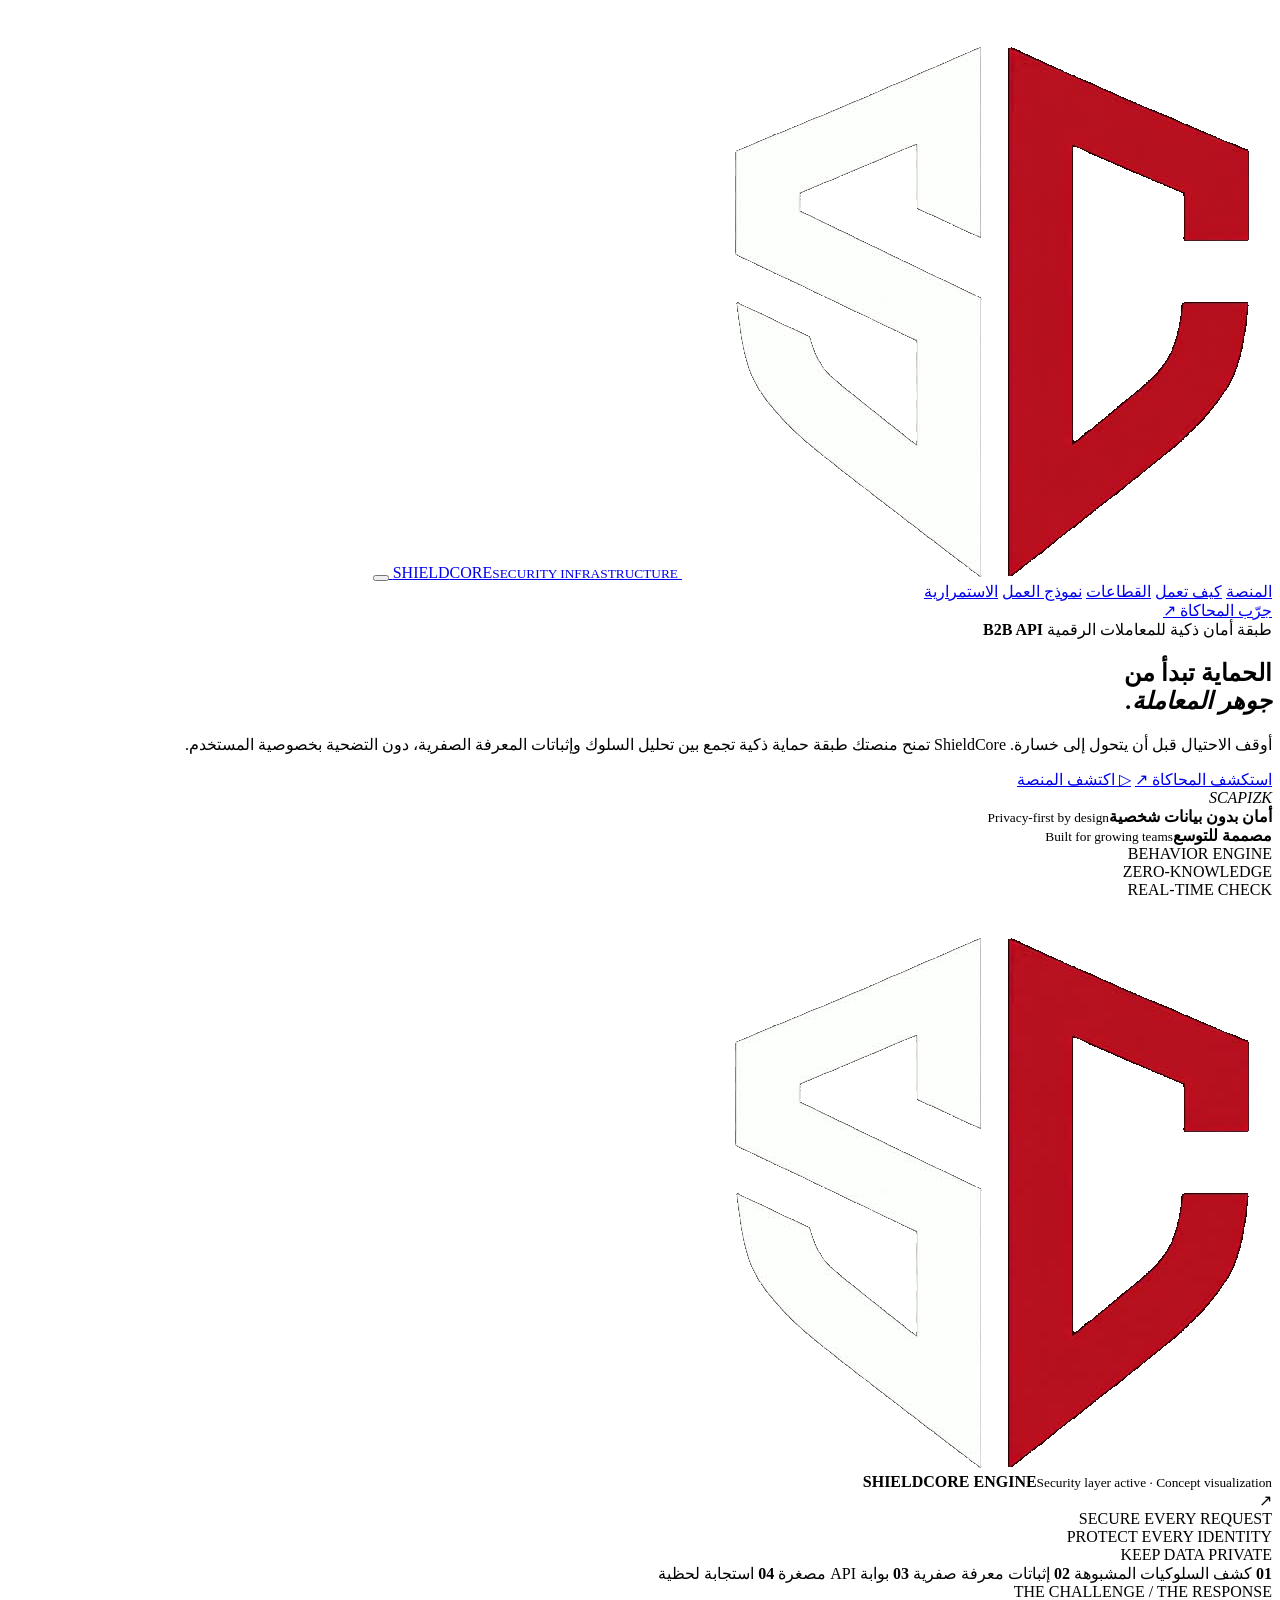
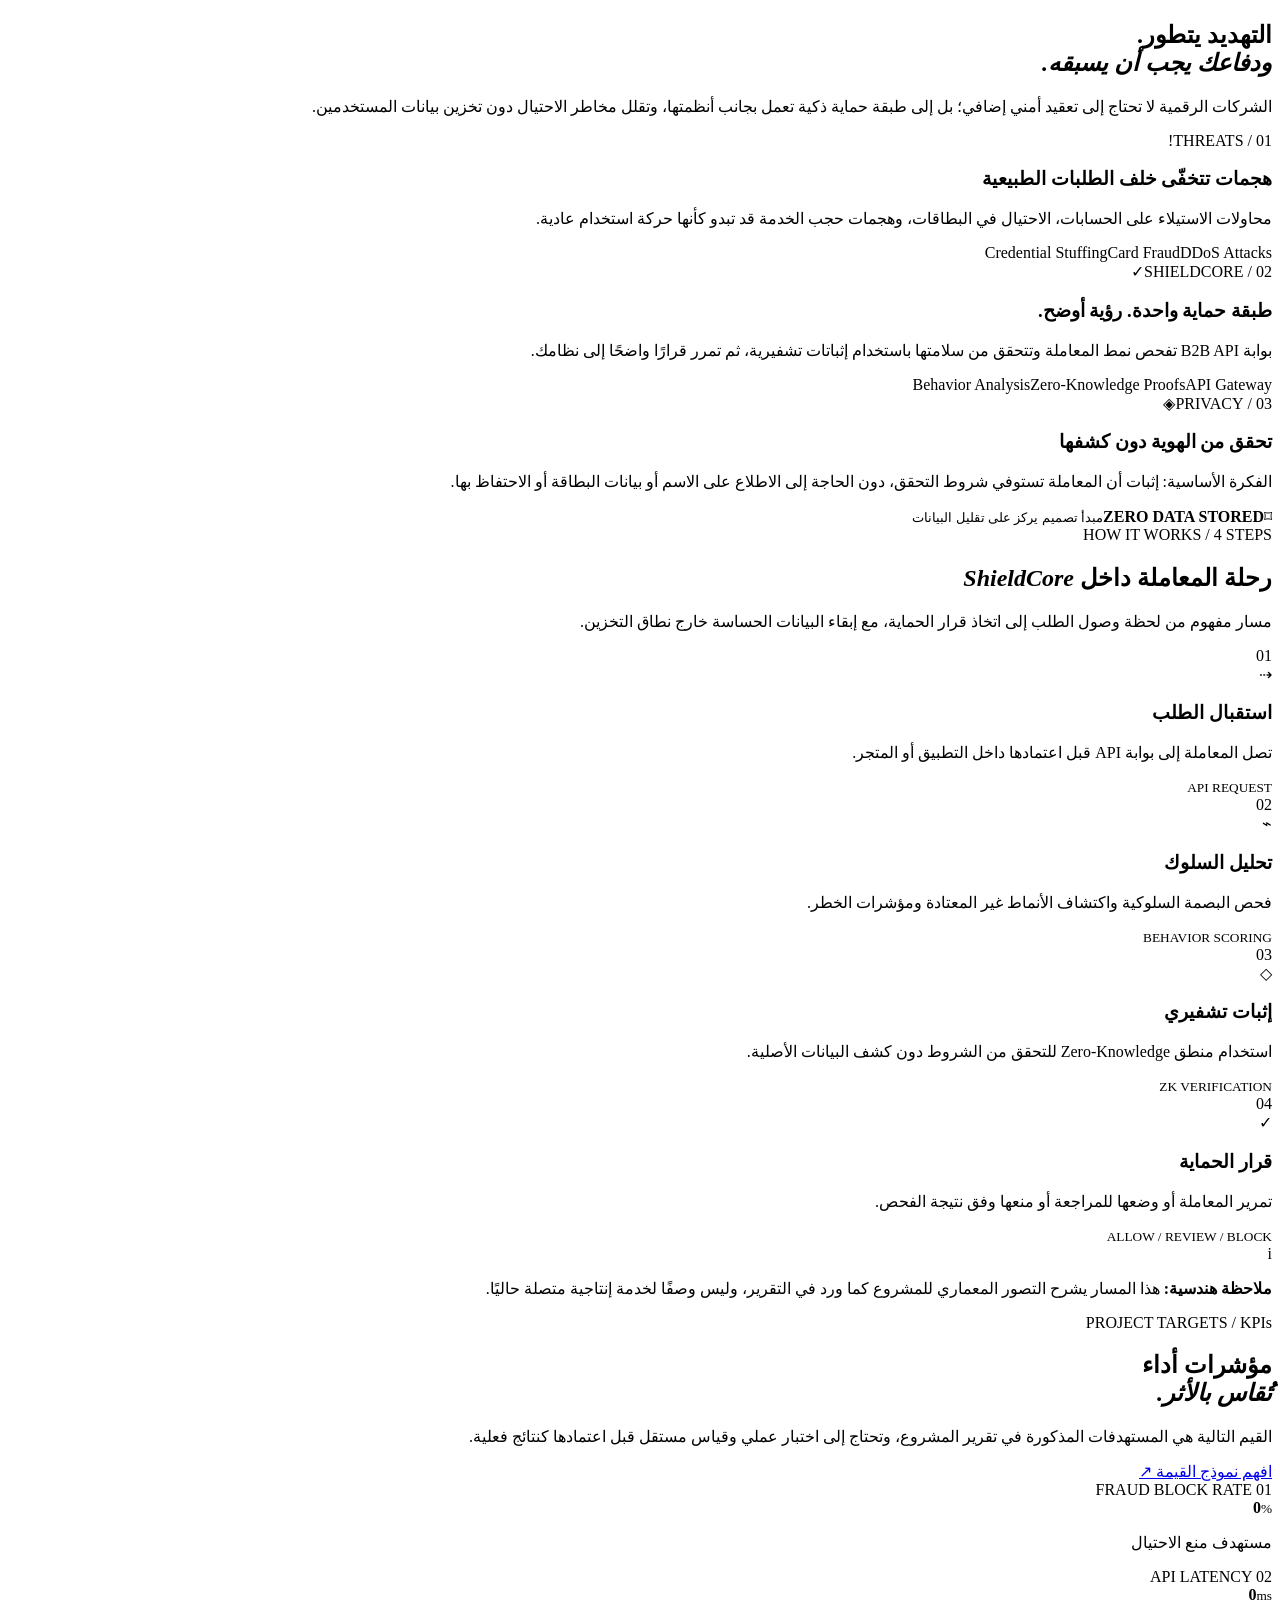
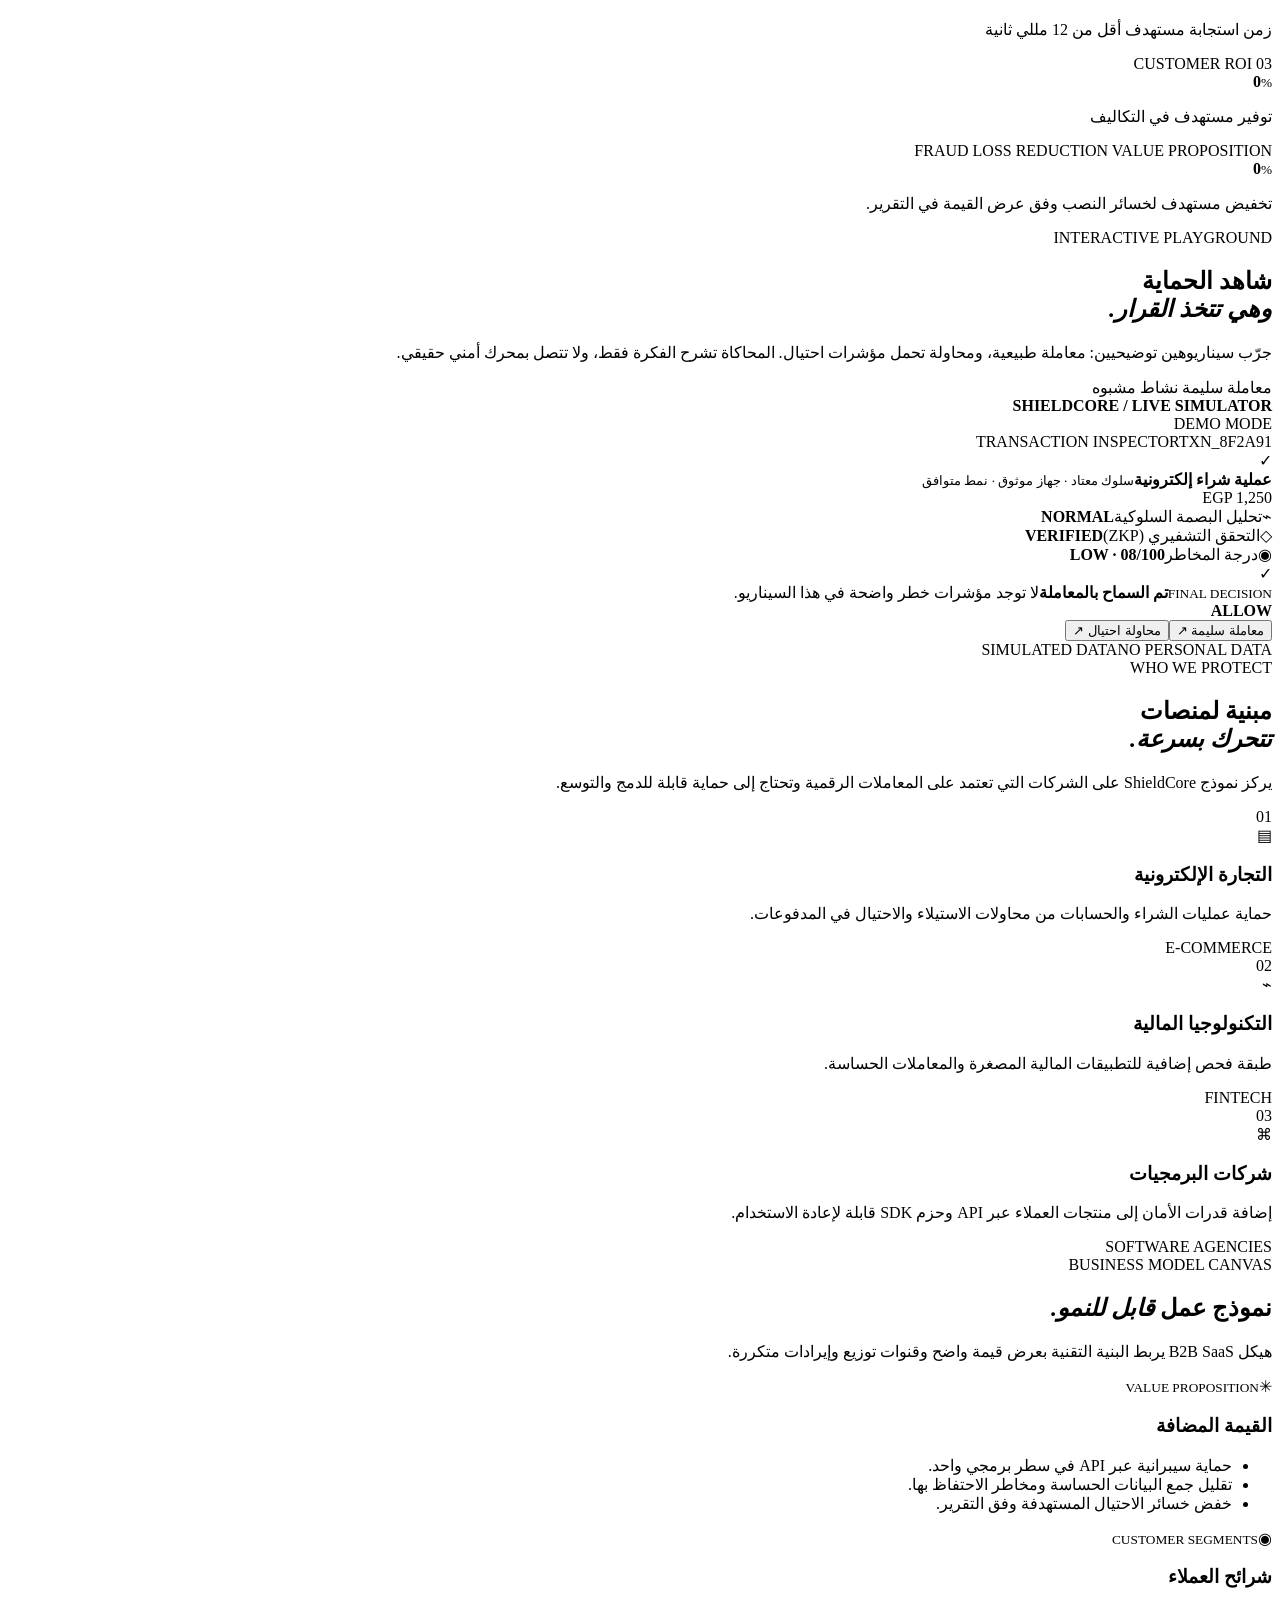
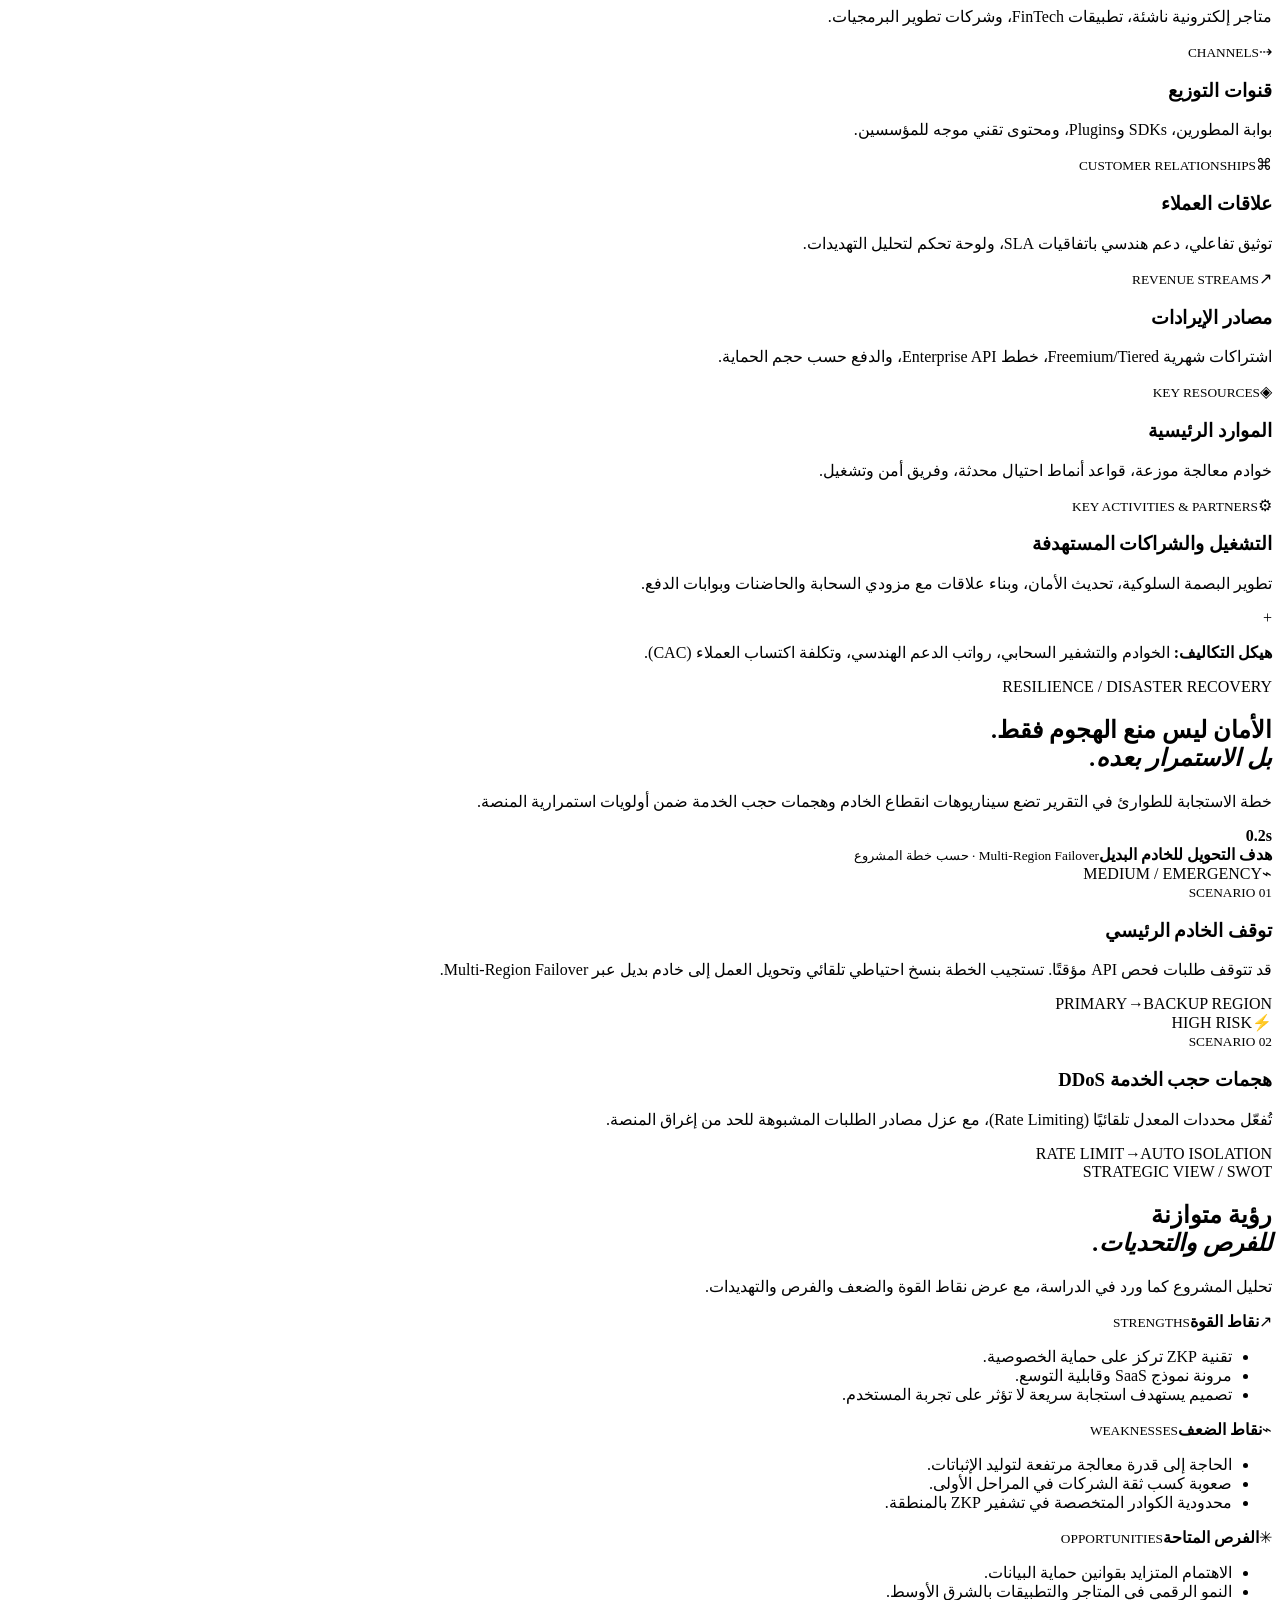
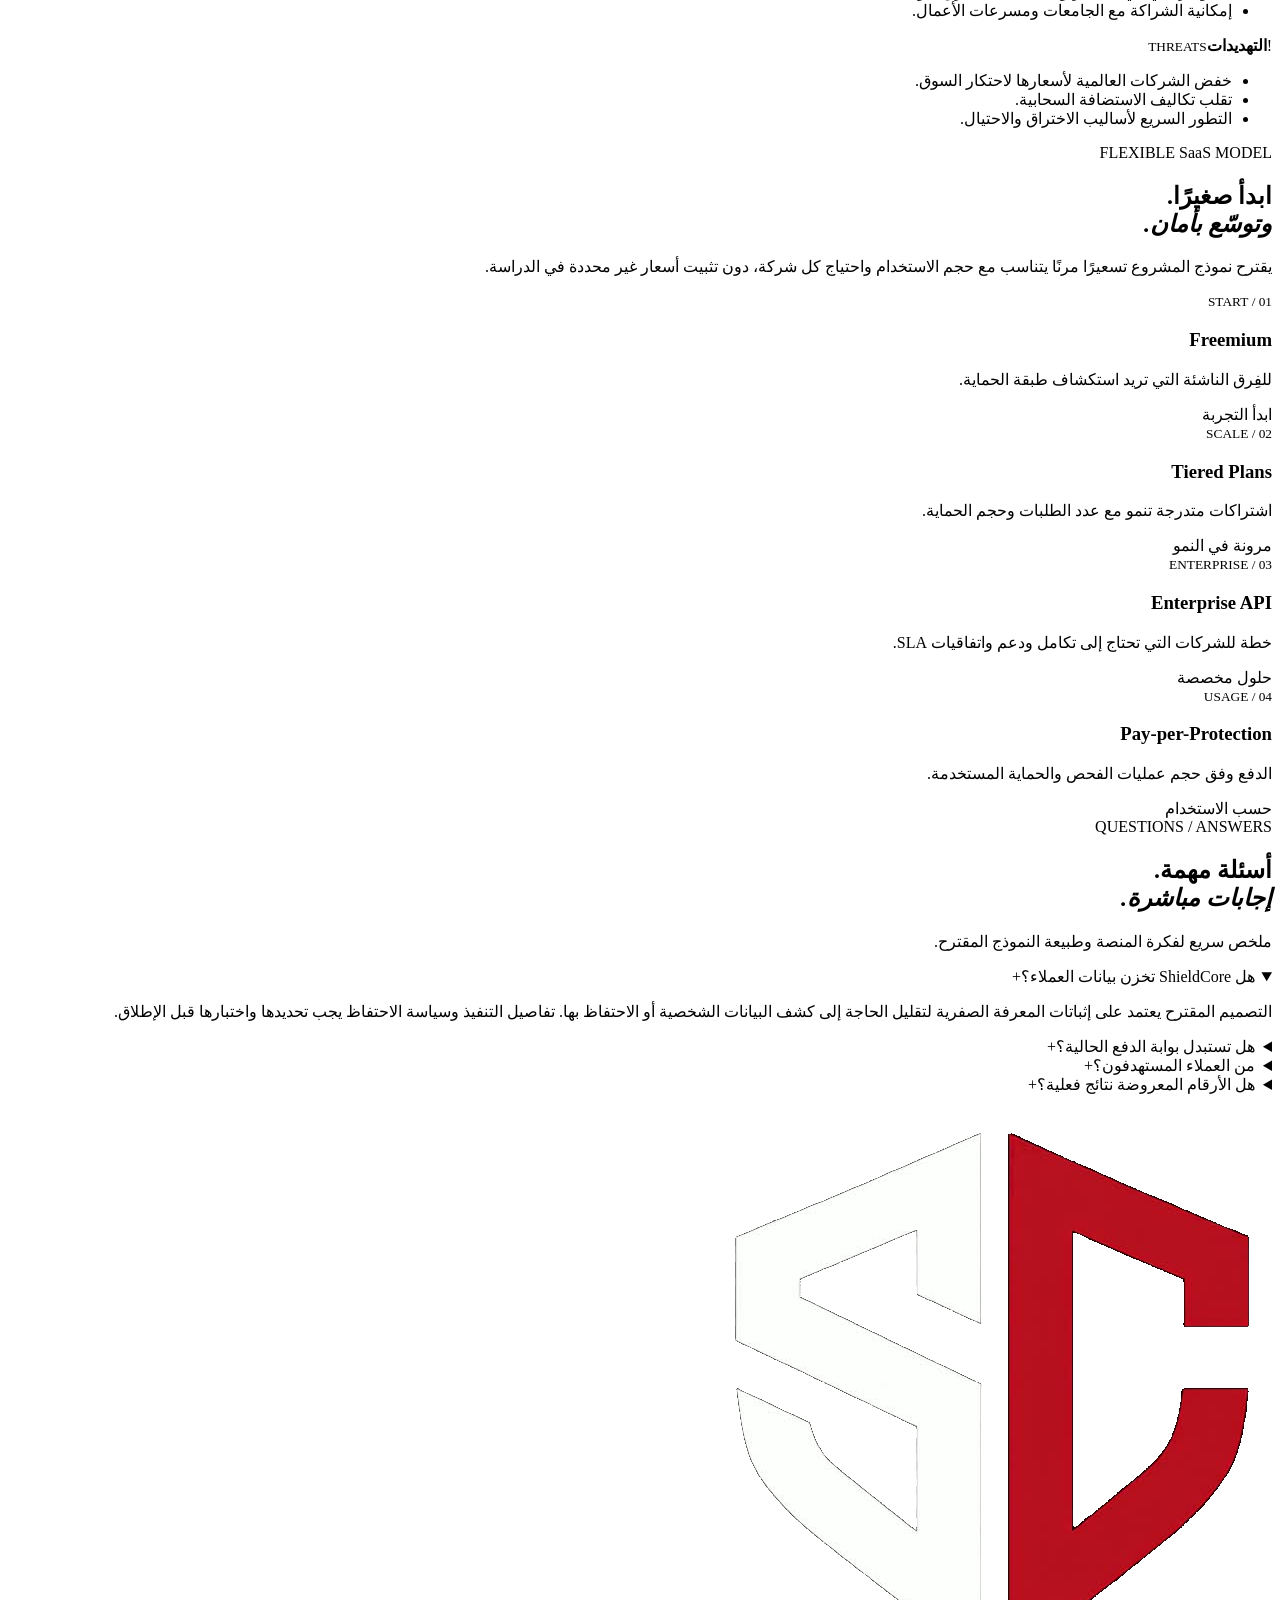
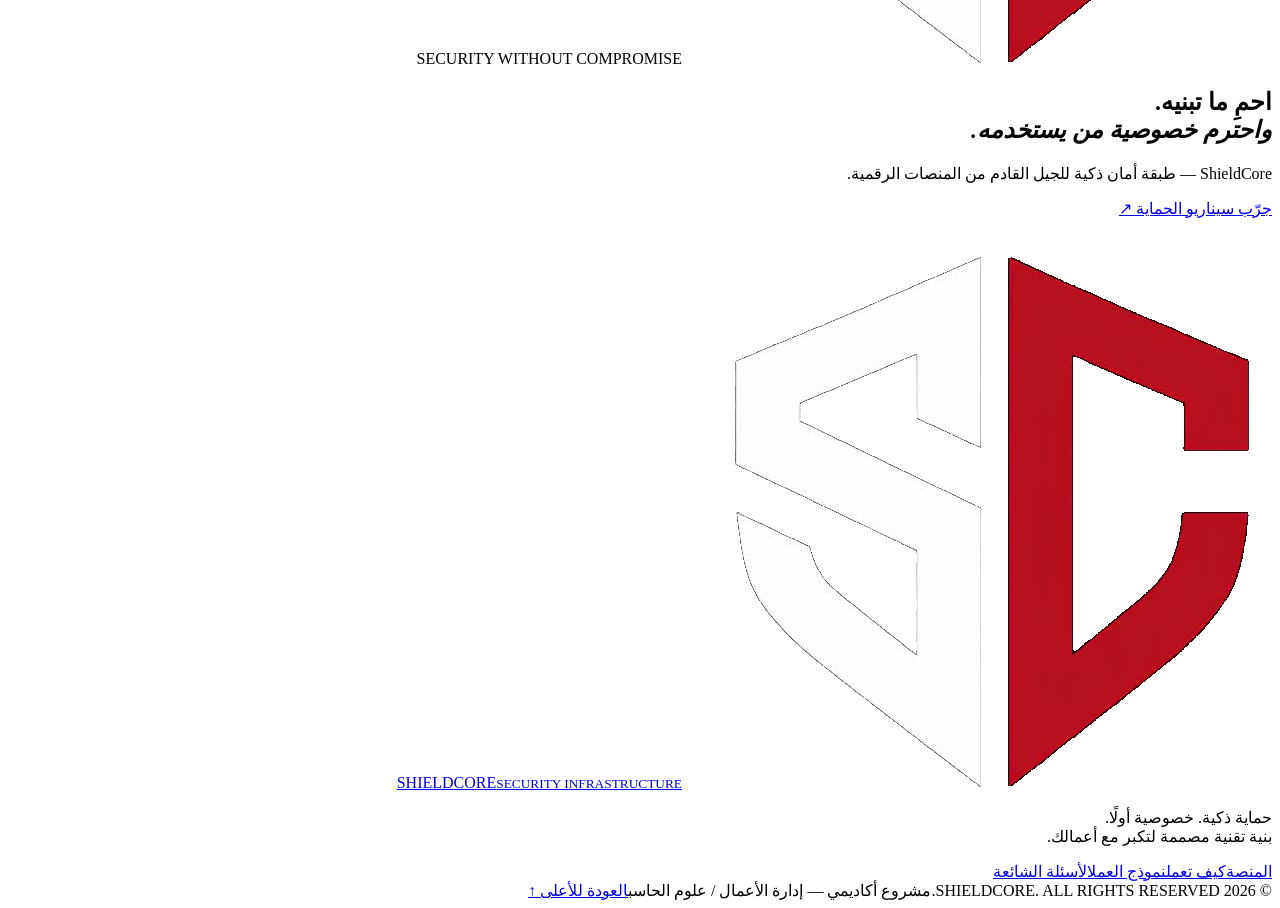
==== website/landing-page/index.html @ 2bcea973 "Add animated ShieldCore landing page" ====
<!doctype html>
<html lang="ar" dir="rtl">
<head>
  <meta charset="utf-8">
  <meta name="viewport" content="width=device-width, initial-scale=1">
  <meta name="theme-color" content="#07090d">
  <meta name="description" content="ShieldCore — بوابة API ذكية لمكافحة الاحتيال الرقمي، وتحليل السلوكيات المشبوهة، وحماية الخصوصية بإثباتات المعرفة الصفرية.">
  <meta property="og:title" content="ShieldCore | الحماية تبدأ من جوهر المعاملة">
  <meta property="og:description" content="أمان لحظي للمعاملات الرقمية. خصوصية بلا تنازل. بنية B2B API Gateway مصممة للشركات الناشئة والمنصات الرقمية.">
  <meta property="og:type" content="website">
  <title>ShieldCore | الحماية تبدأ من جوهر المعاملة</title>
  <link rel="icon" type="image/png" href="../assets/shieldcore-mark.png">
  <link rel="preconnect" href="https://fonts.googleapis.com">
  <link rel="preconnect" href="https://fonts.gstatic.com" crossorigin>
  <link href="https://fonts.googleapis.com/css2?family=Cairo:wght@400;500;600;700;800;900&family=Inter:wght@400;500;600;700;800&display=swap" rel="stylesheet">
  
</head>
<body>
  <div class="page-noise" aria-hidden="true"></div>
  <div class="scroll-progress" id="scrollProgress" aria-hidden="true"></div>

  <header class="site-header" id="top">
    <div class="container nav-wrap">
      <a class="brand" href="#top" aria-label="ShieldCore - الصفحة الرئيسية">
        <img src="../assets/shieldcore-mark.png" alt="" class="brand-mark">
        <span class="brand-word">SHIELD<span>CORE</span><small>SECURITY INFRASTRUCTURE</small></span>
      </a>
      <button class="menu-toggle" id="menuToggle" aria-label="فتح القائمة" aria-expanded="false"><span></span><span></span></button>
      <nav class="main-nav" id="mainNav" aria-label="التنقل الرئيسي">
        <a href="#platform">المنصة</a>
        <a href="#how">كيف تعمل</a>
        <a href="#industries">القطاعات</a>
        <a href="#business">نموذج العمل</a>
        <a href="#resilience">الاستمرارية</a>
      </nav>
      <a class="nav-cta" href="#demo">جرّب المحاكاة <span>↗</span></a>
    </div>
  </header>

  <main>
    <section class="hero section-shell" id="hero">
      <div class="hero-grid"></div>
      <div class="hero-glow glow-one"></div><div class="hero-glow glow-two"></div>
      <div class="container hero-layout">
        <div class="hero-copy reveal">
          <div class="eyebrow"><span class="pulse-dot"></span> طبقة أمان ذكية للمعاملات الرقمية <b>B2B API</b></div>
          <h1>الحماية تبدأ من<br><em>جوهر المعاملة.</em></h1>
          <p class="hero-lead">أوقف الاحتيال قبل أن يتحول إلى خسارة. ShieldCore تمنح منصتك طبقة حماية ذكية تجمع بين تحليل السلوك وإثباتات المعرفة الصفرية، دون التضحية بخصوصية المستخدم.</p>
          <div class="hero-actions">
            <a class="btn btn-primary" href="#demo">استكشف المحاكاة <span>↗</span></a>
            <a class="btn btn-ghost" href="#platform"><span class="play-icon">▷</span> اكتشف المنصة</a>
          </div>
          <div class="hero-proof">
            <div class="proof-avatars"><i>SC</i><i>API</i><i>ZK</i></div>
            <div><strong>أمان بدون بيانات شخصية</strong><small>Privacy-first by design</small></div>
            <div class="proof-divider"></div>
            <div><strong>مصممة للتوسع</strong><small>Built for growing teams</small></div>
          </div>
        </div>

        <div class="hero-visual reveal delay-2" aria-label="تصور بصري لمنظومة ShieldCore">
          <div class="visual-orbit orbit-a"></div><div class="visual-orbit orbit-b"></div>
          <div class="orbit-tag tag-a"><span class="tiny-dot red"></span> BEHAVIOR ENGINE</div>
          <div class="orbit-tag tag-b"><span class="tiny-dot"></span> ZERO-KNOWLEDGE</div>
          <div class="orbit-tag tag-c"><span class="tiny-dot green"></span> REAL-TIME CHECK</div>
          <div class="hero-shield-wrap">
            <div class="shield-ring ring-outer"></div><div class="shield-ring ring-inner"></div>
            <div class="shield-core"><img src="../assets/shieldcore-mark.png" alt="رمز ShieldCore"></div>
            <div class="shield-scan"></div>
          </div>
          <div class="signal signal-1"></div><div class="signal signal-2"></div><div class="signal signal-3"></div>
          <div class="visual-caption"><span class="live-indicator"></span><div><b>SHIELDCORE ENGINE</b><small>Security layer active · Concept visualization</small></div><span class="caption-arrow">↗</span></div>
        </div>
      </div>
      <div class="container hero-bottom"><span>SECURE EVERY REQUEST</span><div class="hero-line"></div><span>PROTECT EVERY IDENTITY</span><div class="hero-line"></div><span>KEEP DATA PRIVATE</span></div>
    </section>

    <section class="signal-strip" aria-label="مميزات المنصة">
      <div class="container signal-strip-inner">
        <span><b>01</b> كشف السلوكيات المشبوهة</span><i></i>
        <span><b>02</b> إثباتات معرفة صفرية</span><i></i>
        <span><b>03</b> بوابة API مصغرة</span><i></i>
        <span><b>04</b> استجابة لحظية</span>
      </div>
    </section>

    <section class="section section-problem" id="platform">
      <div class="container">
        <div class="section-heading split-heading reveal">
          <div><span class="section-kicker">THE CHALLENGE / THE RESPONSE</span><h2>التهديد يتطور.<br><em>ودفاعك يجب أن يسبقه.</em></h2></div>
          <p>الشركات الرقمية لا تحتاج إلى تعقيد أمني إضافي؛ بل إلى طبقة حماية ذكية تعمل بجانب أنظمتها، وتقلل مخاطر الاحتيال دون تخزين بيانات المستخدمين.</p>
        </div>
        <div class="problem-grid">
          <article class="problem-card reveal">
            <div class="card-topline"><span class="card-index">01 / THREATS</span><span class="card-symbol danger">!</span></div>
            <h3>هجمات تتخفّى خلف الطلبات الطبيعية</h3>
            <p>محاولات الاستيلاء على الحسابات، الاحتيال في البطاقات، وهجمات حجب الخدمة قد تبدو كأنها حركة استخدام عادية.</p>
            <div class="threat-list"><span>Credential Stuffing</span><span>Card Fraud</span><span>DDoS Attacks</span></div>
          </article>
          <article class="problem-card solution-card reveal delay-1">
            <div class="card-topline"><span class="card-index">02 / SHIELDCORE</span><span class="card-symbol safe">✓</span></div>
            <h3>طبقة حماية واحدة. رؤية أوضح.</h3>
            <p>بوابة B2B API تفحص نمط المعاملة وتتحقق من سلامتها باستخدام إثباتات تشفيرية، ثم تمرر قرارًا واضحًا إلى نظامك.</p>
            <div class="threat-list"><span>Behavior Analysis</span><span>Zero-Knowledge Proofs</span><span>API Gateway</span></div>
          </article>
          <article class="problem-card reveal delay-2">
            <div class="card-topline"><span class="card-index">03 / PRIVACY</span><span class="card-symbol neutral">◈</span></div>
            <h3>تحقق من الهوية دون كشفها</h3>
            <p>الفكرة الأساسية: إثبات أن المعاملة تستوفي شروط التحقق، دون الحاجة إلى الاطلاع على الاسم أو بيانات البطاقة أو الاحتفاظ بها.</p>
            <div class="privacy-note"><span class="privacy-lock">⌑</span><span><b>ZERO DATA STORED</b><small>مبدأ تصميم يركز على تقليل البيانات</small></span></div>
          </article>
        </div>
      </div>
    </section>

    <section class="section section-how" id="how">
      <div class="container">
        <div class="section-heading center-heading reveal">
          <span class="section-kicker">HOW IT WORKS / 4 STEPS</span>
          <h2>رحلة المعاملة داخل <em>ShieldCore</em></h2>
          <p>مسار مفهوم من لحظة وصول الطلب إلى اتخاذ قرار الحماية، مع إبقاء البيانات الحساسة خارج نطاق التخزين.</p>
        </div>
        <div class="flow-track">
          <article class="flow-step reveal"><div class="flow-number">01</div><div class="flow-icon"><span>⇢</span></div><h3>استقبال الطلب</h3><p>تصل المعاملة إلى بوابة API قبل اعتمادها داخل التطبيق أو المتجر.</p><small>API REQUEST</small></article>
          <div class="flow-connector"><span></span></div>
          <article class="flow-step reveal delay-1"><div class="flow-number">02</div><div class="flow-icon"><span>⌁</span></div><h3>تحليل السلوك</h3><p>فحص البصمة السلوكية واكتشاف الأنماط غير المعتادة ومؤشرات الخطر.</p><small>BEHAVIOR SCORING</small></article>
          <div class="flow-connector"><span></span></div>
          <article class="flow-step reveal delay-2"><div class="flow-number">03</div><div class="flow-icon"><span>◇</span></div><h3>إثبات تشفيري</h3><p>استخدام منطق Zero-Knowledge للتحقق من الشروط دون كشف البيانات الأصلية.</p><small>ZK VERIFICATION</small></article>
          <div class="flow-connector"><span></span></div>
          <article class="flow-step reveal delay-3"><div class="flow-number">04</div><div class="flow-icon"><span>✓</span></div><h3>قرار الحماية</h3><p>تمرير المعاملة أو وضعها للمراجعة أو منعها وفق نتيجة الفحص.</p><small>ALLOW / REVIEW / BLOCK</small></article>
        </div>
        <div class="architecture-note reveal"><div class="note-icon">i</div><p><b>ملاحظة هندسية:</b> هذا المسار يشرح التصور المعماري للمشروع كما ورد في التقرير، وليس وصفًا لخدمة إنتاجية متصلة حاليًا.</p></div>
      </div>
    </section>

    <section class="section section-metrics" id="impact">
      <div class="container metrics-shell">
        <div class="metrics-intro reveal"><span class="section-kicker">PROJECT TARGETS / KPIs</span><h2>مؤشرات أداء<br><em>تُقاس بالأثر.</em></h2><p>القيم التالية هي المستهدفات المذكورة في تقرير المشروع، وتحتاج إلى اختبار عملي وقياس مستقل قبل اعتمادها كنتائج فعلية.</p><a href="#business" class="text-link">افهم نموذج القيمة <span>↗</span></a></div>
        <div class="metrics-grid">
          <article class="metric-card reveal"><div class="metric-label">FRAUD BLOCK RATE <span>01</span></div><div class="metric-value"><strong data-count="99.4" data-decimals="1">0</strong><small>%</small></div><p>مستهدف منع الاحتيال</p><div class="metric-bar"><i style="--bar:99.4%"></i></div></article>
          <article class="metric-card reveal delay-1"><div class="metric-label">API LATENCY <span>02</span></div><div class="metric-value"><strong data-count="12" data-prefix="&lt;">0</strong><small>ms</small></div><p>زمن استجابة مستهدف أقل من 12 مللي ثانية</p><div class="metric-bar"><i style="--bar:76%"></i></div></article>
          <article class="metric-card reveal delay-2"><div class="metric-label">CUSTOMER ROI <span>03</span></div><div class="metric-value"><strong data-count="42">0</strong><small>%</small></div><p>توفير مستهدف في التكاليف</p><div class="metric-bar"><i style="--bar:42%"></i></div></article>
          <article class="metric-card metric-card-wide reveal delay-3"><div class="metric-label">FRAUD LOSS REDUCTION <span>VALUE PROPOSITION</span></div><div class="metric-wide-content"><div class="metric-value"><strong data-count="85">0</strong><small>%</small></div><p>تخفيض مستهدف لخسائر النصب وفق عرض القيمة في التقرير.</p></div><div class="metric-bar"><i style="--bar:85%"></i></div></article>
        </div>
      </div>
    </section>

    <section class="section section-demo" id="demo">
      <div class="container demo-layout">
        <div class="demo-copy reveal"><span class="section-kicker">INTERACTIVE PLAYGROUND</span><h2>شاهد الحماية<br><em>وهي تتخذ القرار.</em></h2><p>جرّب سيناريوهين توضيحيين: معاملة طبيعية، ومحاولة تحمل مؤشرات احتيال. المحاكاة تشرح الفكرة فقط، ولا تتصل بمحرك أمني حقيقي.</p><div class="demo-legend"><span><i class="legend-dot green"></i> معاملة سليمة</span><span><i class="legend-dot red"></i> نشاط مشبوه</span></div></div>
        <div class="demo-console reveal delay-1">
          <div class="console-header"><div class="console-title"><span class="console-lights"><i></i><i></i><i></i></span><b>SHIELDCORE / LIVE SIMULATOR</b></div><span class="console-state"><i></i> DEMO MODE</span></div>
          <div class="console-body">
            <div class="console-meta"><span>TRANSACTION INSPECTOR</span><span id="transactionId">TXN_8F2A91</span></div>
            <div class="transaction-card"><div class="transaction-avatar" id="transactionAvatar">✓</div><div class="transaction-info"><b id="transactionName">عملية شراء إلكترونية</b><small id="transactionDetail">سلوك معتاد · جهاز موثوق · نمط متوافق</small></div><div class="transaction-amount" id="transactionAmount">EGP 1,250</div></div>
            <div class="analysis-list" id="analysisList">
              <div class="analysis-row"><span class="analysis-icon">⌁</span><span>تحليل البصمة السلوكية</span><b class="analysis-result good">NORMAL</b></div>
              <div class="analysis-row"><span class="analysis-icon">◇</span><span>التحقق التشفيري (ZKP)</span><b class="analysis-result good">VERIFIED</b></div>
              <div class="analysis-row"><span class="analysis-icon">◉</span><span>درجة المخاطر</span><b class="analysis-result good">LOW · 08/100</b></div>
            </div>
            <div class="decision-panel" id="decisionPanel"><span class="decision-icon">✓</span><div><small>FINAL DECISION</small><b id="decisionTitle">تم السماح بالمعاملة</b><span id="decisionDescription">لا توجد مؤشرات خطر واضحة في هذا السيناريو.</span></div><strong id="decisionBadge">ALLOW</strong></div>
            <div class="console-actions"><button class="scenario-btn active" data-scenario="safe" type="button">معاملة سليمة <span>↗</span></button><button class="scenario-btn danger-btn" data-scenario="risk" type="button">محاولة احتيال <span>↗</span></button></div>
            <div class="console-foot"><span><i></i> SIMULATED DATA</span><span>NO PERSONAL DATA</span></div>
          </div>
        </div>
      </div>
    </section>

    <section class="section section-industries" id="industries">
      <div class="container">
        <div class="section-heading split-heading reveal"><div><span class="section-kicker">WHO WE PROTECT</span><h2>مبنية لمنصات<br><em>تتحرك بسرعة.</em></h2></div><p>يركز نموذج ShieldCore على الشركات التي تعتمد على المعاملات الرقمية وتحتاج إلى حماية قابلة للدمج والتوسع.</p></div>
        <div class="industry-grid">
          <article class="industry-card reveal"><div class="industry-number">01</div><div class="industry-icon">▤</div><h3>التجارة الإلكترونية</h3><p>حماية عمليات الشراء والحسابات من محاولات الاستيلاء والاحتيال في المدفوعات.</p><span>E-COMMERCE</span></article>
          <article class="industry-card reveal delay-1"><div class="industry-number">02</div><div class="industry-icon">⌁</div><h3>التكنولوجيا المالية</h3><p>طبقة فحص إضافية للتطبيقات المالية المصغرة والمعاملات الحساسة.</p><span>FINTECH</span></article>
          <article class="industry-card reveal delay-2"><div class="industry-number">03</div><div class="industry-icon">⌘</div><h3>شركات البرمجيات</h3><p>إضافة قدرات الأمان إلى منتجات العملاء عبر API وحزم SDK قابلة لإعادة الاستخدام.</p><span>SOFTWARE AGENCIES</span></article>
        </div>
      </div>
    </section>

    <section class="section section-business" id="business">
      <div class="container">
        <div class="section-heading center-heading reveal"><span class="section-kicker">BUSINESS MODEL CANVAS</span><h2>نموذج عمل <em>قابل للنمو.</em></h2><p>هيكل B2B SaaS يربط البنية التقنية بعرض قيمة واضح وقنوات توزيع وإيرادات متكررة.</p></div>
        <div class="business-grid">
          <article class="business-card large-card reveal"><span class="business-icon">✳</span><small>VALUE PROPOSITION</small><h3>القيمة المضافة</h3><ul><li>حماية سيبرانية عبر API في سطر برمجي واحد.</li><li>تقليل جمع البيانات الحساسة ومخاطر الاحتفاظ بها.</li><li>خفض خسائر الاحتيال المستهدفة وفق التقرير.</li></ul></article>
          <article class="business-card reveal delay-1"><span class="business-icon">◉</span><small>CUSTOMER SEGMENTS</small><h3>شرائح العملاء</h3><p>متاجر إلكترونية ناشئة، تطبيقات FinTech، وشركات تطوير البرمجيات.</p></article>
          <article class="business-card reveal delay-2"><span class="business-icon">⇢</span><small>CHANNELS</small><h3>قنوات التوزيع</h3><p>بوابة المطورين، SDKs وPlugins، ومحتوى تقني موجه للمؤسسين.</p></article>
          <article class="business-card reveal"><span class="business-icon">⌘</span><small>CUSTOMER RELATIONSHIPS</small><h3>علاقات العملاء</h3><p>توثيق تفاعلي، دعم هندسي باتفاقيات SLA، ولوحة تحكم لتحليل التهديدات.</p></article>
          <article class="business-card reveal delay-1"><span class="business-icon">↗</span><small>REVENUE STREAMS</small><h3>مصادر الإيرادات</h3><p>اشتراكات شهرية Freemium/Tiered، خطط Enterprise API، والدفع حسب حجم الحماية.</p></article>
          <article class="business-card reveal delay-2"><span class="business-icon">◈</span><small>KEY RESOURCES</small><h3>الموارد الرئيسية</h3><p>خوادم معالجة موزعة، قواعد أنماط احتيال محدثة، وفريق أمن وتشغيل.</p></article>
          <article class="business-card reveal"><span class="business-icon">⚙</span><small>KEY ACTIVITIES & PARTNERS</small><h3>التشغيل والشراكات المستهدفة</h3><p>تطوير البصمة السلوكية، تحديث الأمان، وبناء علاقات مع مزودي السحابة والحاضنات وبوابات الدفع.</p></article>
        </div>
        <div class="business-footnote reveal"><span>+</span><p><b>هيكل التكاليف:</b> الخوادم والتشفير السحابي، رواتب الدعم الهندسي، وتكلفة اكتساب العملاء (CAC).</p></div>
      </div>
    </section>

    <section class="section section-resilience" id="resilience">
      <div class="container resilience-layout">
        <div class="resilience-copy reveal"><span class="section-kicker">RESILIENCE / DISASTER RECOVERY</span><h2>الأمان ليس منع الهجوم فقط.<br><em>بل الاستمرار بعده.</em></h2><p>خطة الاستجابة للطوارئ في التقرير تضع سيناريوهات انقطاع الخادم وهجمات حجب الخدمة ضمن أولويات استمرارية المنصة.</p><div class="resilience-stat"><strong>0.2<span>s</span></strong><div><b>هدف التحويل للخادم البديل</b><small>Multi-Region Failover · حسب خطة المشروع</small></div></div></div>
        <div class="resilience-cards">
          <article class="recovery-card reveal delay-1"><div class="recovery-top"><span class="recovery-icon">⌁</span><span class="severity medium">MEDIUM / EMERGENCY</span></div><small>SCENARIO 01</small><h3>توقف الخادم الرئيسي</h3><p>قد تتوقف طلبات فحص API مؤقتًا. تستجيب الخطة بنسخ احتياطي تلقائي وتحويل العمل إلى خادم بديل عبر Multi-Region Failover.</p><div class="recovery-flow"><span>PRIMARY</span><i>→</i><span class="active-node">BACKUP REGION</span></div></article>
          <article class="recovery-card recovery-danger reveal delay-2"><div class="recovery-top"><span class="recovery-icon">⚡</span><span class="severity high">HIGH RISK</span></div><small>SCENARIO 02</small><h3>هجمات حجب الخدمة DDoS</h3><p>تُفعّل محددات المعدل تلقائيًا (Rate Limiting)، مع عزل مصادر الطلبات المشبوهة للحد من إغراق المنصة.</p><div class="recovery-flow"><span>RATE LIMIT</span><i>→</i><span class="active-node">AUTO ISOLATION</span></div></article>
        </div>
      </div>
    </section>

    <section class="section section-swot" id="strategy">
      <div class="container">
        <div class="section-heading center-heading reveal"><span class="section-kicker">STRATEGIC VIEW / SWOT</span><h2>رؤية متوازنة<br><em>للفرص والتحديات.</em></h2><p>تحليل المشروع كما ورد في الدراسة، مع عرض نقاط القوة والضعف والفرص والتهديدات.</p></div>
        <div class="swot-grid">
          <article class="swot-card strength reveal"><div class="swot-title"><span>↗</span><b>نقاط القوة</b><small>STRENGTHS</small></div><ul><li>تقنية ZKP تركز على حماية الخصوصية.</li><li>مرونة نموذج SaaS وقابلية التوسع.</li><li>تصميم يستهدف استجابة سريعة لا تؤثر على تجربة المستخدم.</li></ul></article>
          <article class="swot-card weakness reveal delay-1"><div class="swot-title"><span>⌁</span><b>نقاط الضعف</b><small>WEAKNESSES</small></div><ul><li>الحاجة إلى قدرة معالجة مرتفعة لتوليد الإثباتات.</li><li>صعوبة كسب ثقة الشركات في المراحل الأولى.</li><li>محدودية الكوادر المتخصصة في تشفير ZKP بالمنطقة.</li></ul></article>
          <article class="swot-card opportunity reveal delay-2"><div class="swot-title"><span>✳</span><b>الفرص المتاحة</b><small>OPPORTUNITIES</small></div><ul><li>الاهتمام المتزايد بقوانين حماية البيانات.</li><li>النمو الرقمي في المتاجر والتطبيقات بالشرق الأوسط.</li><li>إمكانية الشراكة مع الجامعات ومسرعات الأعمال.</li></ul></article>
          <article class="swot-card threat reveal delay-3"><div class="swot-title"><span>!</span><b>التهديدات</b><small>THREATS</small></div><ul><li>خفض الشركات العالمية لأسعارها لاحتكار السوق.</li><li>تقلب تكاليف الاستضافة السحابية.</li><li>التطور السريع لأساليب الاختراق والاحتيال.</li></ul></article>
        </div>
      </div>
    </section>

    <section class="section section-pricing" id="pricing">
      <div class="container pricing-layout">
        <div class="pricing-copy reveal"><span class="section-kicker">FLEXIBLE SaaS MODEL</span><h2>ابدأ صغيرًا.<br><em>وتوسّع بأمان.</em></h2><p>يقترح نموذج المشروع تسعيرًا مرنًا يتناسب مع حجم الاستخدام واحتياج كل شركة، دون تثبيت أسعار غير محددة في الدراسة.</p></div>
        <div class="pricing-options">
          <article class="pricing-card reveal"><div><small>01 / START</small><h3>Freemium</h3><p>للفِرق الناشئة التي تريد استكشاف طبقة الحماية.</p></div><span class="pricing-tag">ابدأ التجربة</span></article>
          <article class="pricing-card featured-price reveal delay-1"><div><small>02 / SCALE</small><h3>Tiered Plans</h3><p>اشتراكات متدرجة تنمو مع عدد الطلبات وحجم الحماية.</p></div><span class="pricing-tag">مرونة في النمو</span></article>
          <article class="pricing-card reveal delay-2"><div><small>03 / ENTERPRISE</small><h3>Enterprise API</h3><p>خطة للشركات التي تحتاج إلى تكامل ودعم واتفاقيات SLA.</p></div><span class="pricing-tag">حلول مخصصة</span></article>
          <article class="pricing-card reveal delay-3"><div><small>04 / USAGE</small><h3>Pay-per-Protection</h3><p>الدفع وفق حجم عمليات الفحص والحماية المستخدمة.</p></div><span class="pricing-tag">حسب الاستخدام</span></article>
        </div>
      </div>
    </section>

    <section class="section section-faq" id="faq">
      <div class="container faq-layout">
        <div class="section-heading reveal"><span class="section-kicker">QUESTIONS / ANSWERS</span><h2>أسئلة مهمة.<br><em>إجابات مباشرة.</em></h2><p>ملخص سريع لفكرة المنصة وطبيعة النموذج المقترح.</p></div>
        <div class="faq-list reveal delay-1">
          <details open><summary>هل ShieldCore تخزن بيانات العملاء؟<span>+</span></summary><p>التصميم المقترح يعتمد على إثباتات المعرفة الصفرية لتقليل الحاجة إلى كشف البيانات الشخصية أو الاحتفاظ بها. تفاصيل التنفيذ وسياسة الاحتفاظ يجب تحديدها واختبارها قبل الإطلاق.</p></details>
          <details><summary>هل تستبدل بوابة الدفع الحالية؟<span>+</span></summary><p>لا. الفكرة هي إضافة طبقة فحص عبر API بجانب النظام القائم، ويمكن تصميم التكامل مع مزودي الدفع والمنصات المستخدمة لدى العميل.</p></details>
          <details><summary>من العملاء المستهدفون؟<span>+</span></summary><p>المتاجر الإلكترونية الناشئة، تطبيقات الخدمات المالية المصغرة، وشركات تطوير البرمجيات التي تقدم حلولًا لعملائها.</p></details>
          <details><summary>هل الأرقام المعروضة نتائج فعلية؟<span>+</span></summary><p>لا. الأرقام المعروضة هي مستهدفات ومؤشرات مقترحة في تقرير المشروع، وليست نتائج منشورة لاختبارات تشغيلية أو اعتمادًا أمنيًا.</p></details>
        </div>
      </div>
    </section>

    <section class="closing-cta">
      <div class="cta-grid"></div><div class="container closing-inner reveal"><img src="../assets/shieldcore-mark.png" alt="" class="closing-mark"><span class="section-kicker">SECURITY WITHOUT COMPROMISE</span><h2>احمِ ما تبنيه.<br><em>واحترم خصوصية من يستخدمه.</em></h2><p>ShieldCore — طبقة أمان ذكية للجيل القادم من المنصات الرقمية.</p><a href="#demo" class="btn btn-primary">جرّب سيناريو الحماية <span>↗</span></a></div>
    </section>
  </main>

  <footer class="site-footer">
    <div class="container footer-main">
      <a class="brand footer-brand" href="#top"><img src="../assets/shieldcore-mark.png" alt="" class="brand-mark"><span class="brand-word">SHIELD<span>CORE</span><small>SECURITY INFRASTRUCTURE</small></span></a>
      <p>حماية ذكية. خصوصية أولًا.<br>بنية تقنية مصممة لتكبر مع أعمالك.</p>
      <div class="footer-links"><a href="#platform">المنصة</a><a href="#how">كيف تعمل</a><a href="#business">نموذج العمل</a><a href="#faq">الأسئلة الشائعة</a></div>
    </div>
    <div class="container footer-bottom"><span>© <span id="currentYear">2026</span> SHIELDCORE. ALL RIGHTS RESERVED.</span><span>مشروع أكاديمي — إدارة الأعمال / علوم الحاسب</span><a href="#top">العودة للأعلى ↑</a></div>
  </footer>

  <div class="toast" id="toast" role="status" aria-live="polite"></div>
  <script src="script.js" defer></script>
</body>
</html>
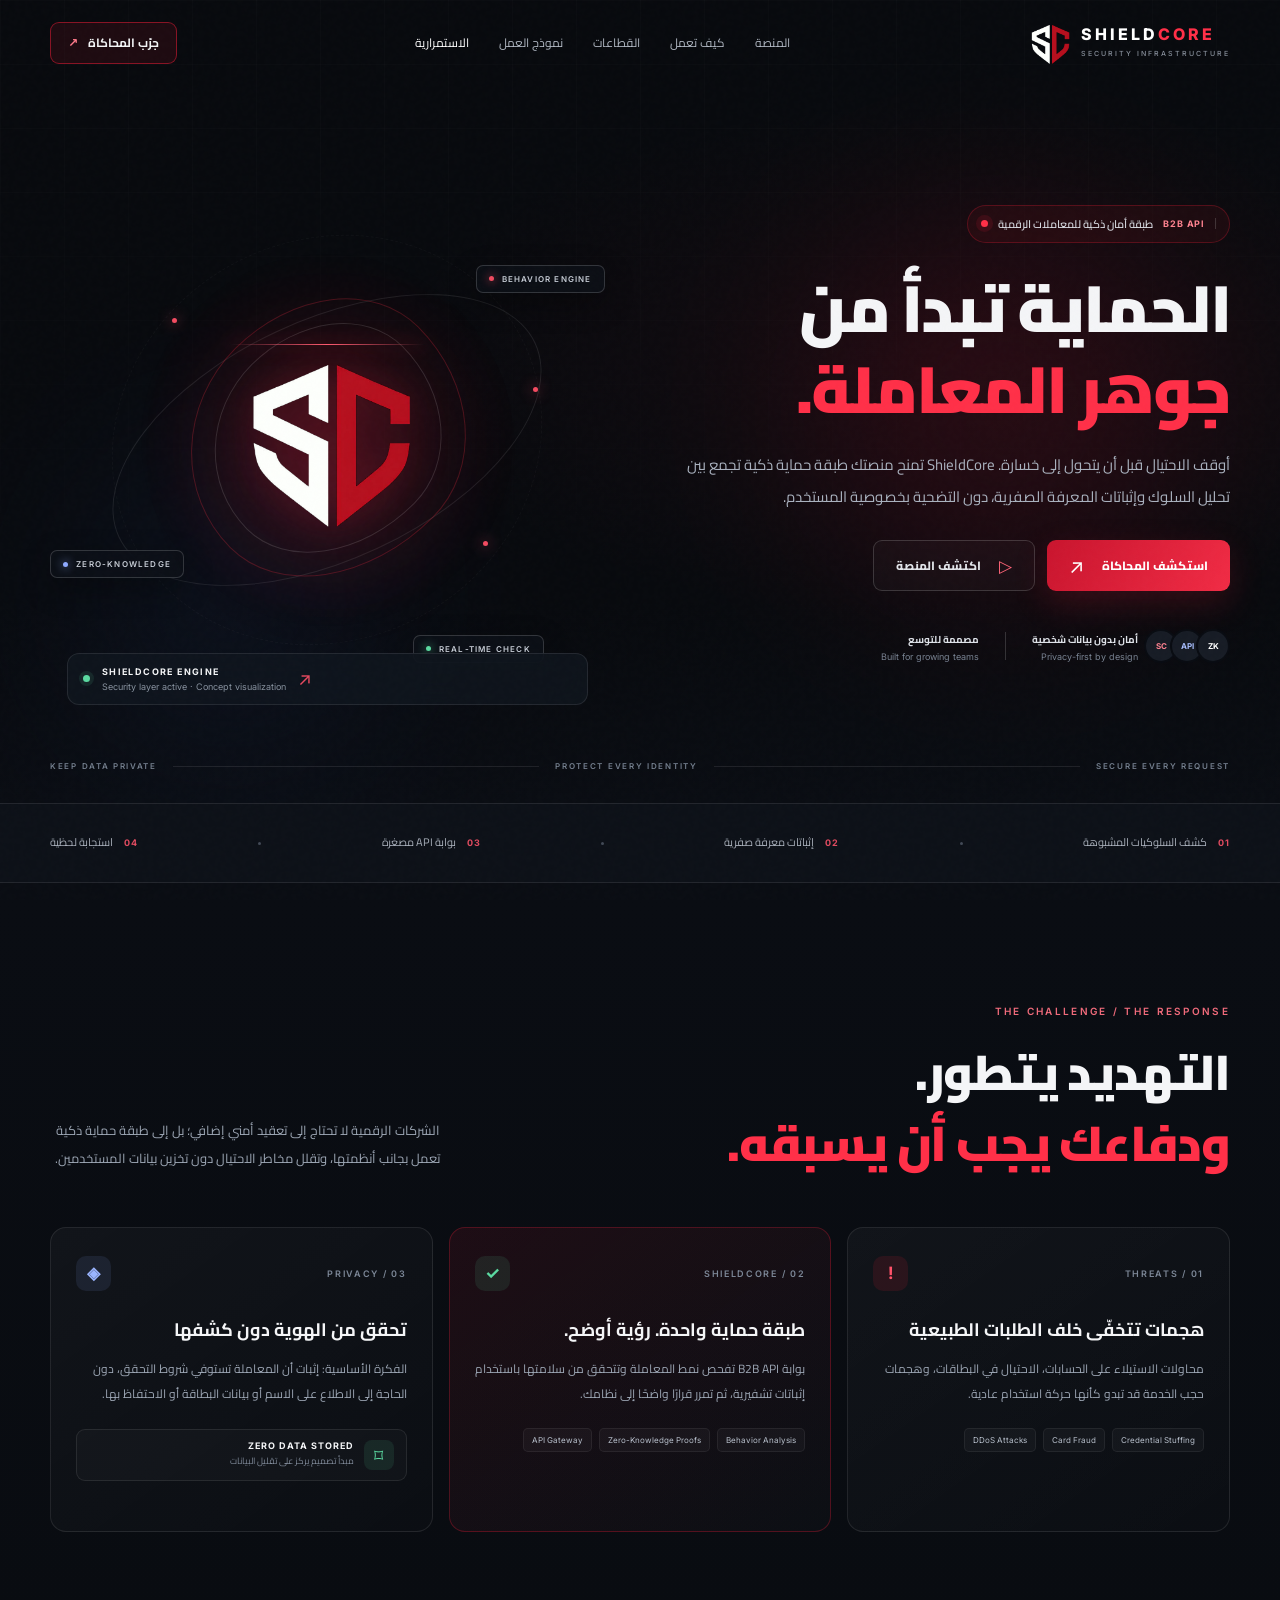
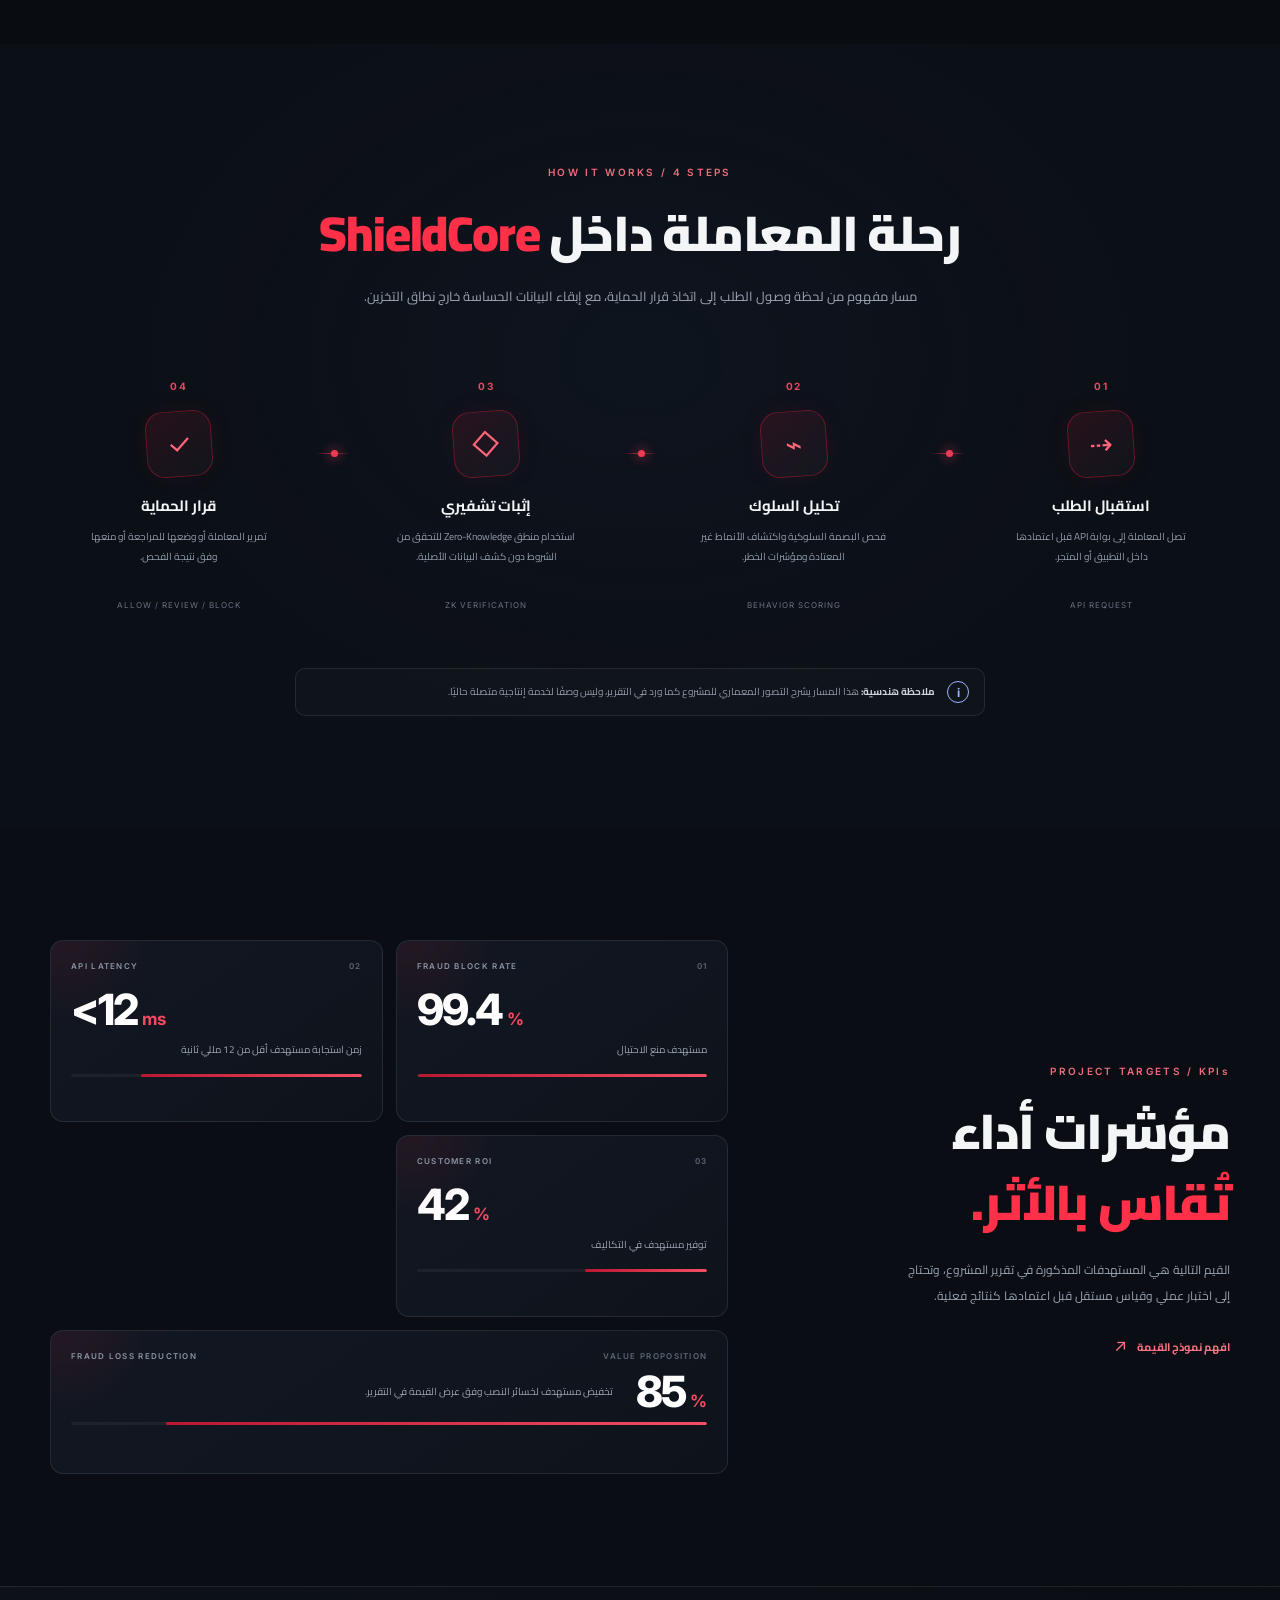
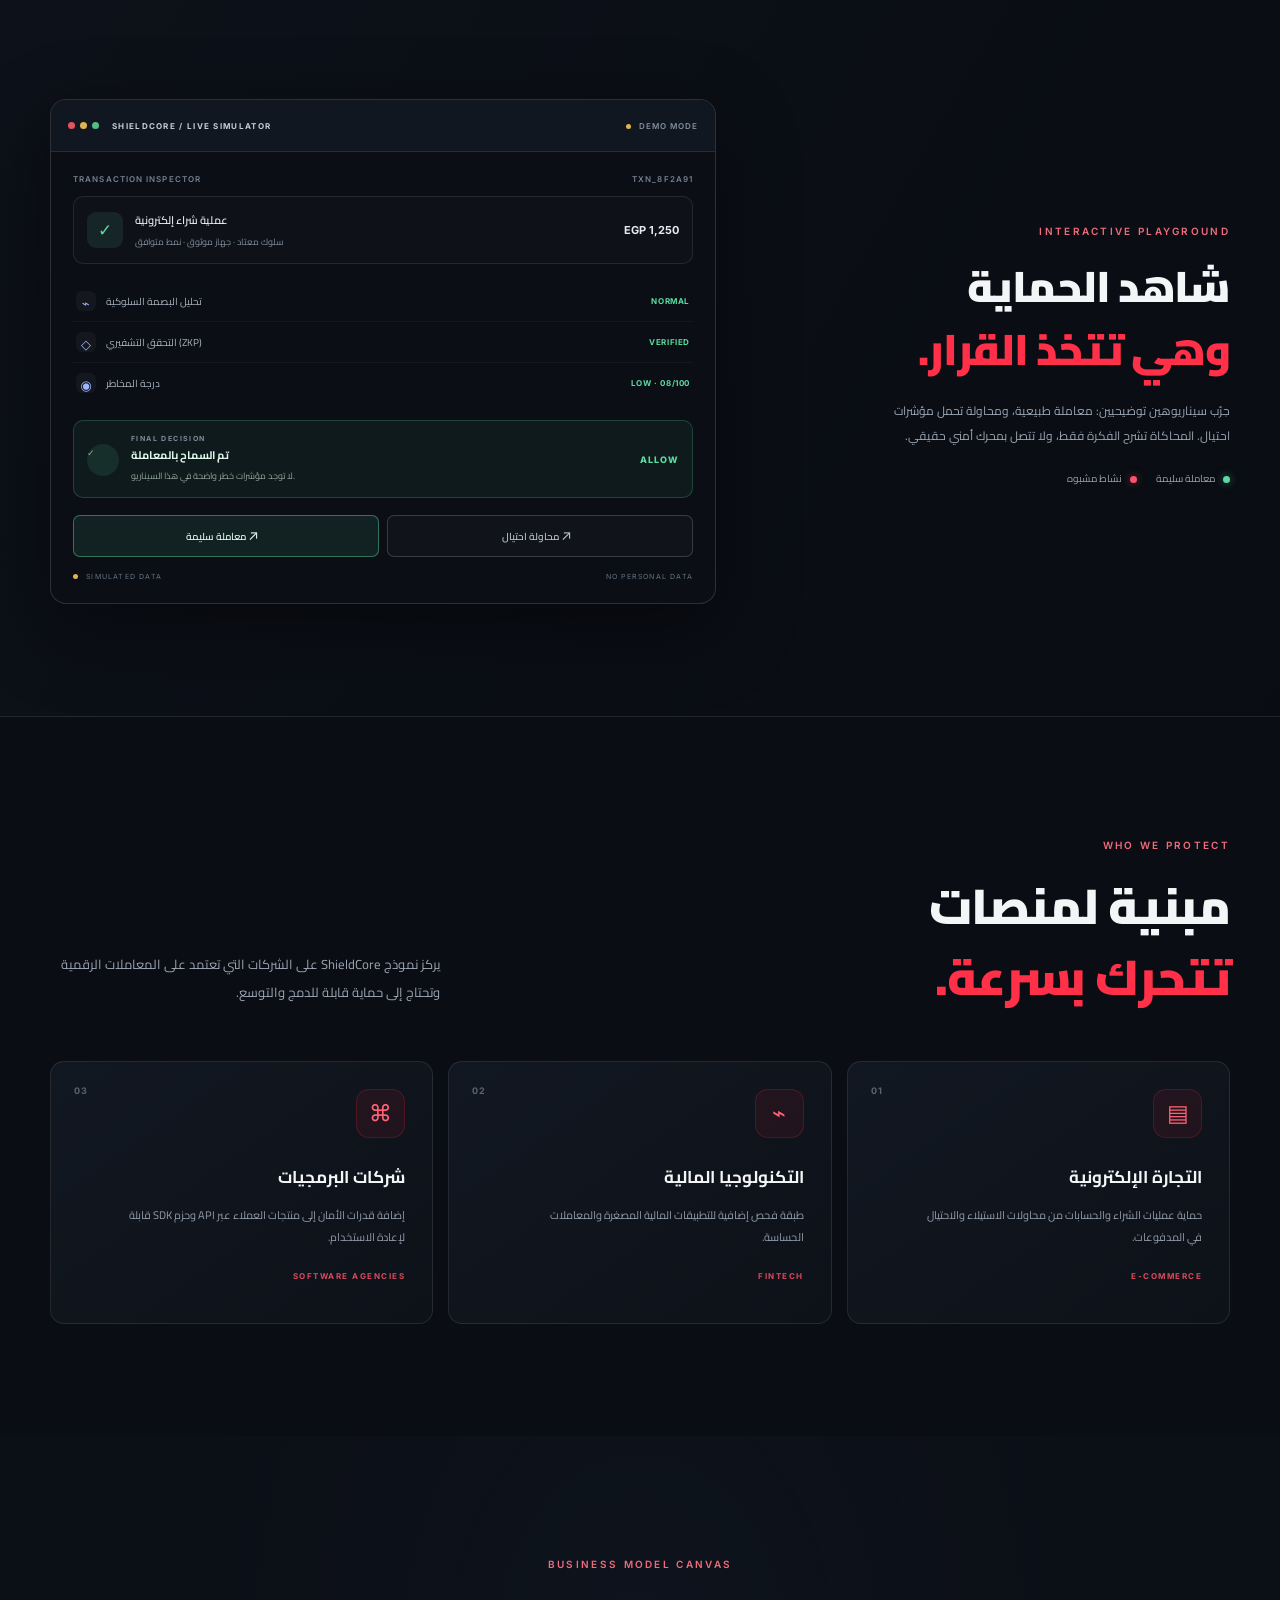
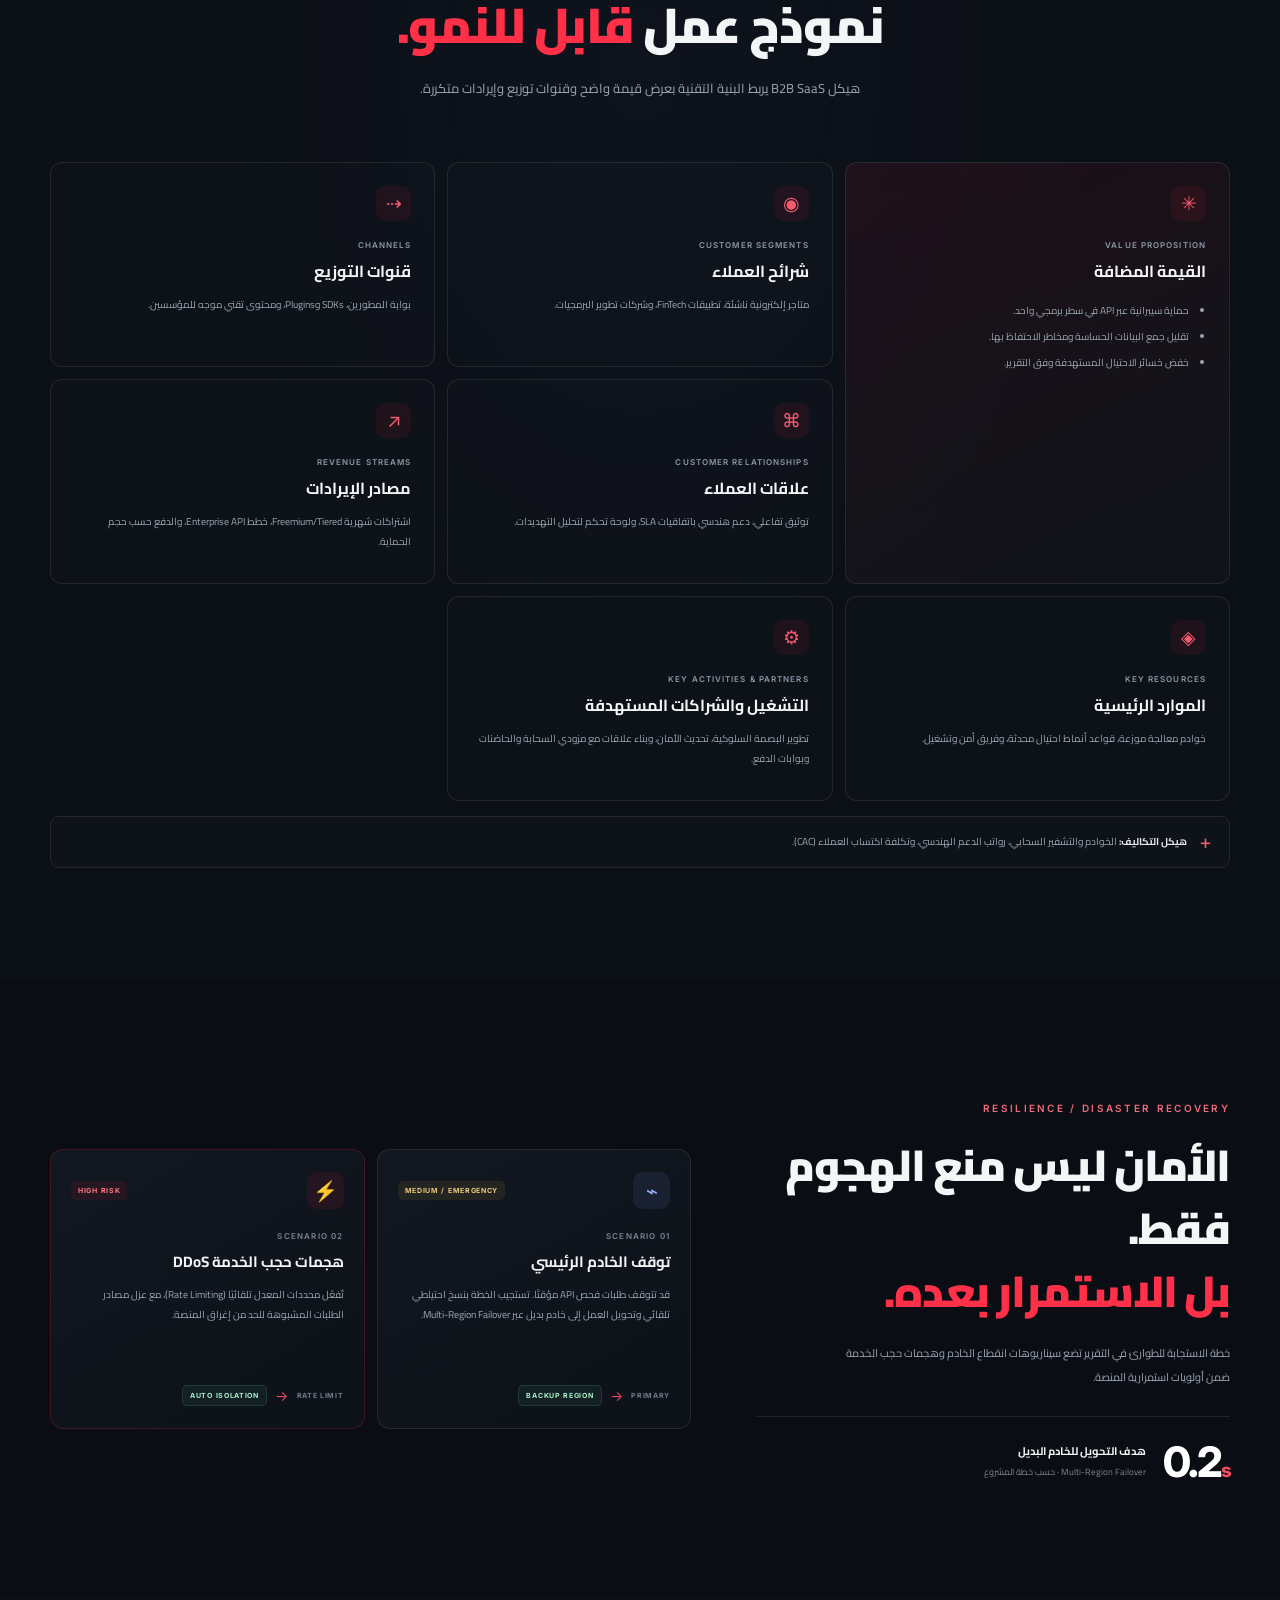
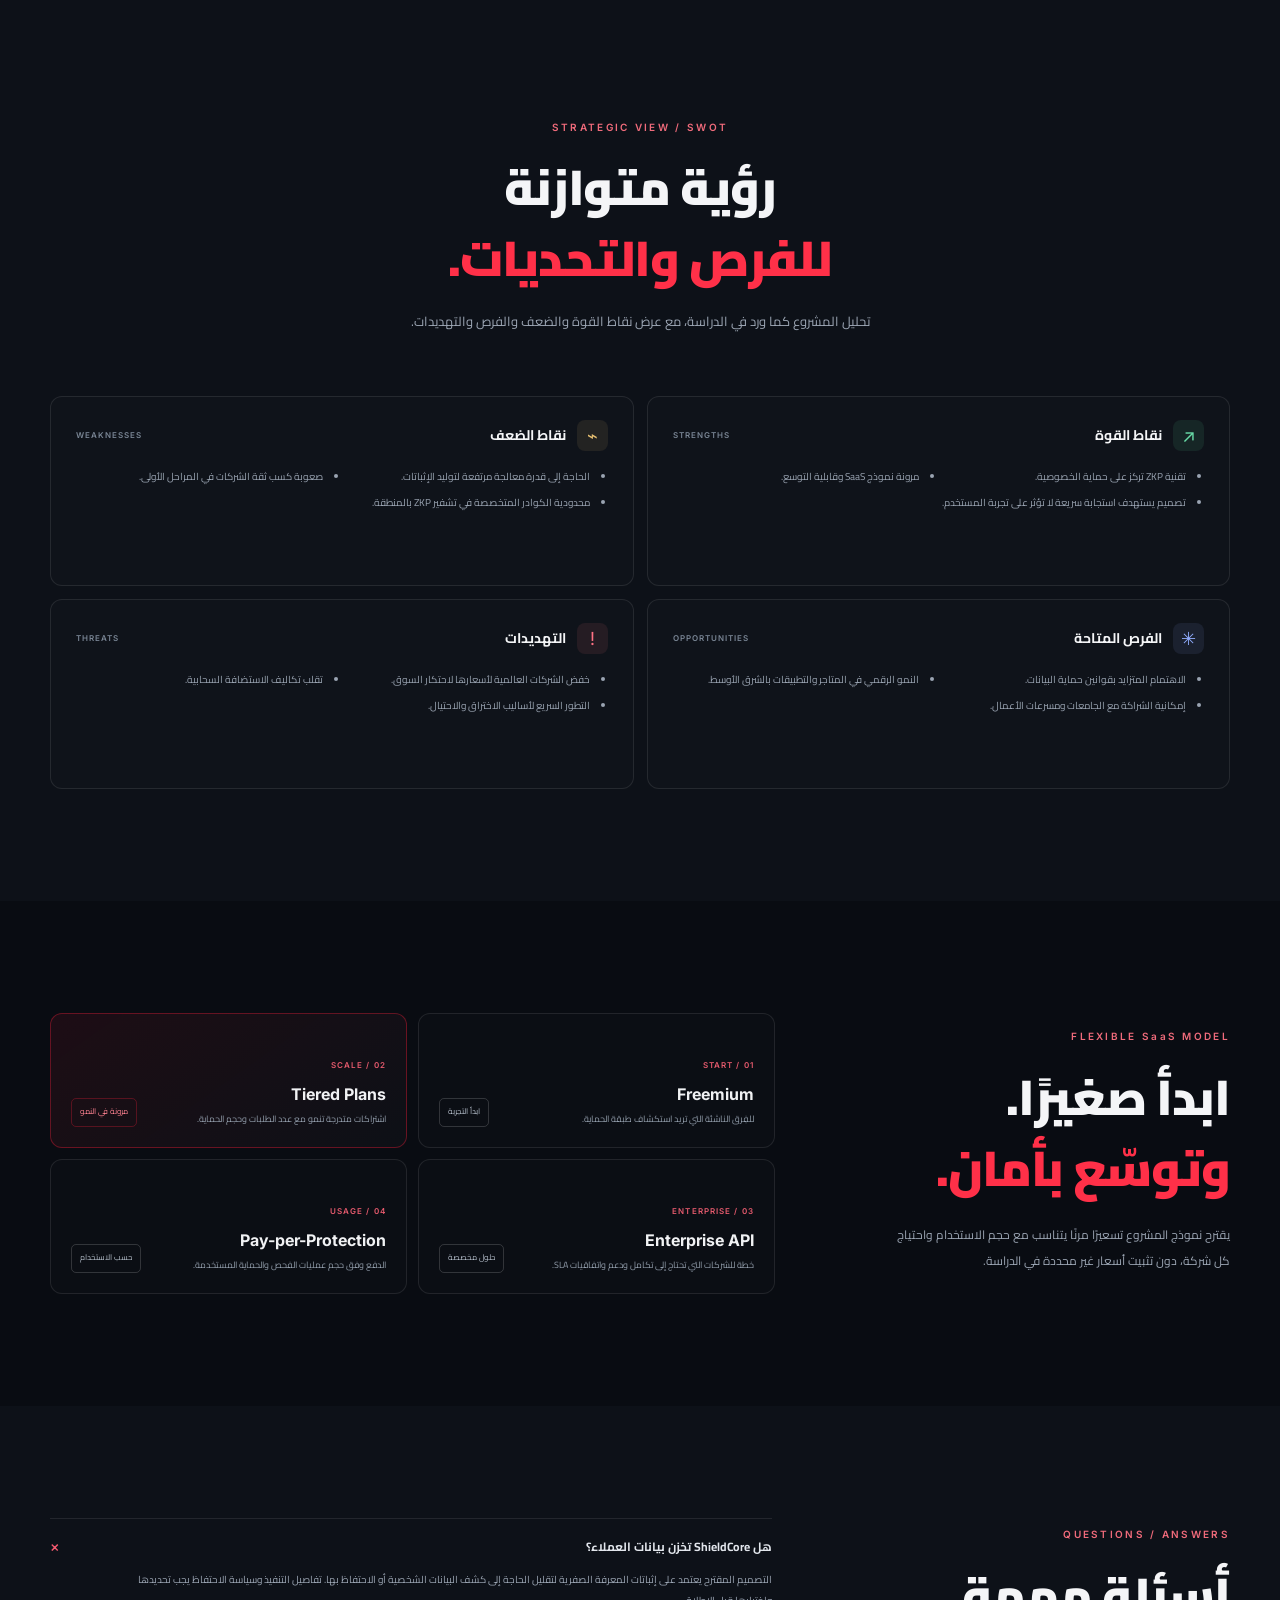
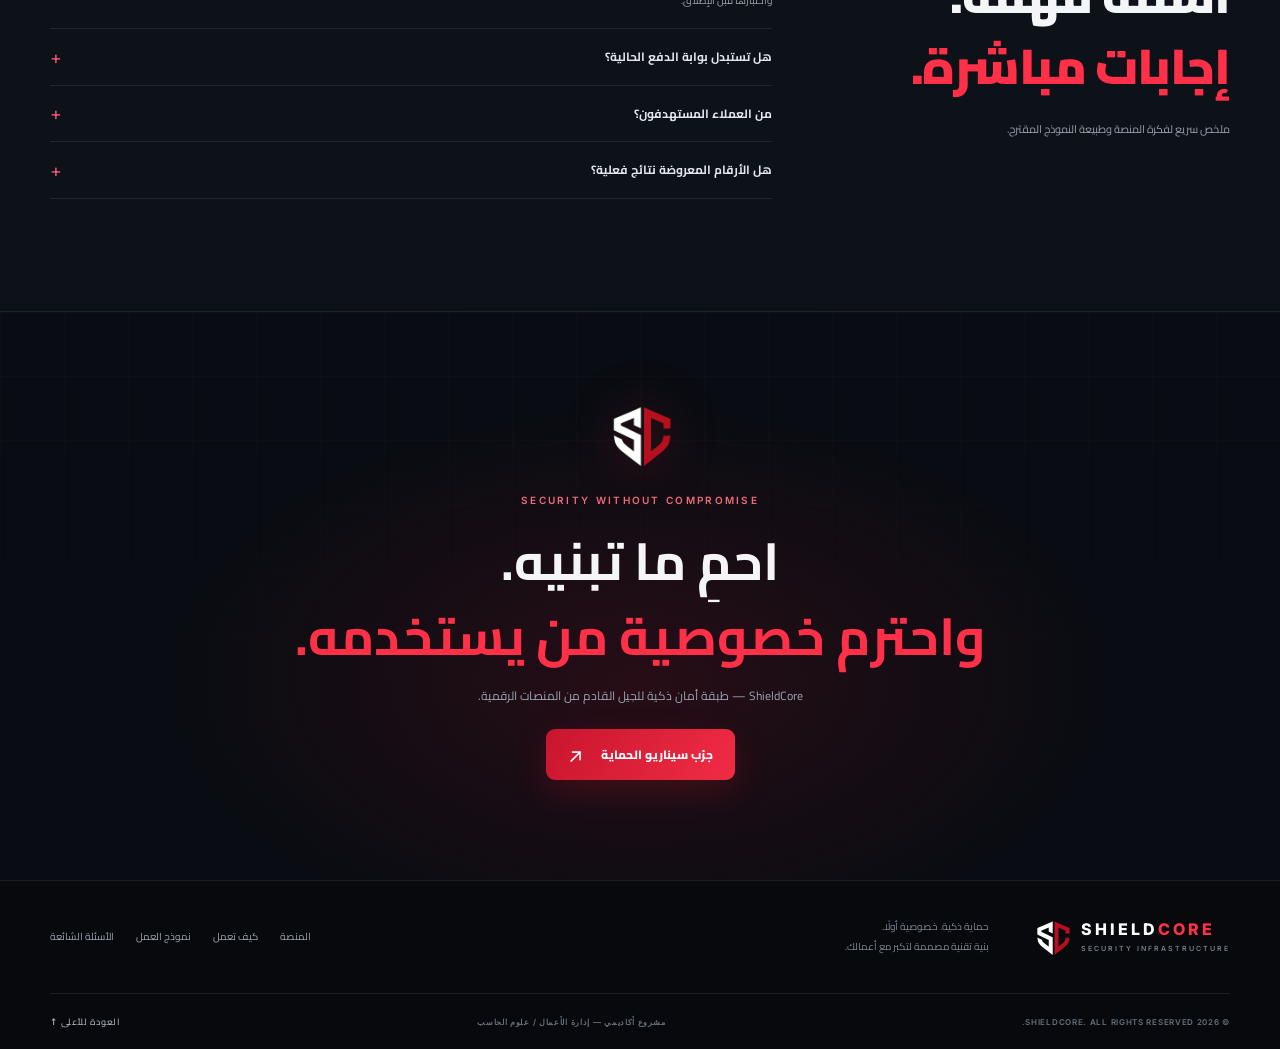
==== commit 88eb9909: "Fix landing page asset loader" ====
--- a/website/landing-page/index.html
+++ b/website/landing-page/index.html
@@ -254,6 +254,6 @@
   </footer>
 
   <div class="toast" id="toast" role="status" aria-live="polite"></div>
-  <script src="script.js" defer></script>
+  <script src="loader.js" defer></script>
 </body>
 </html>
